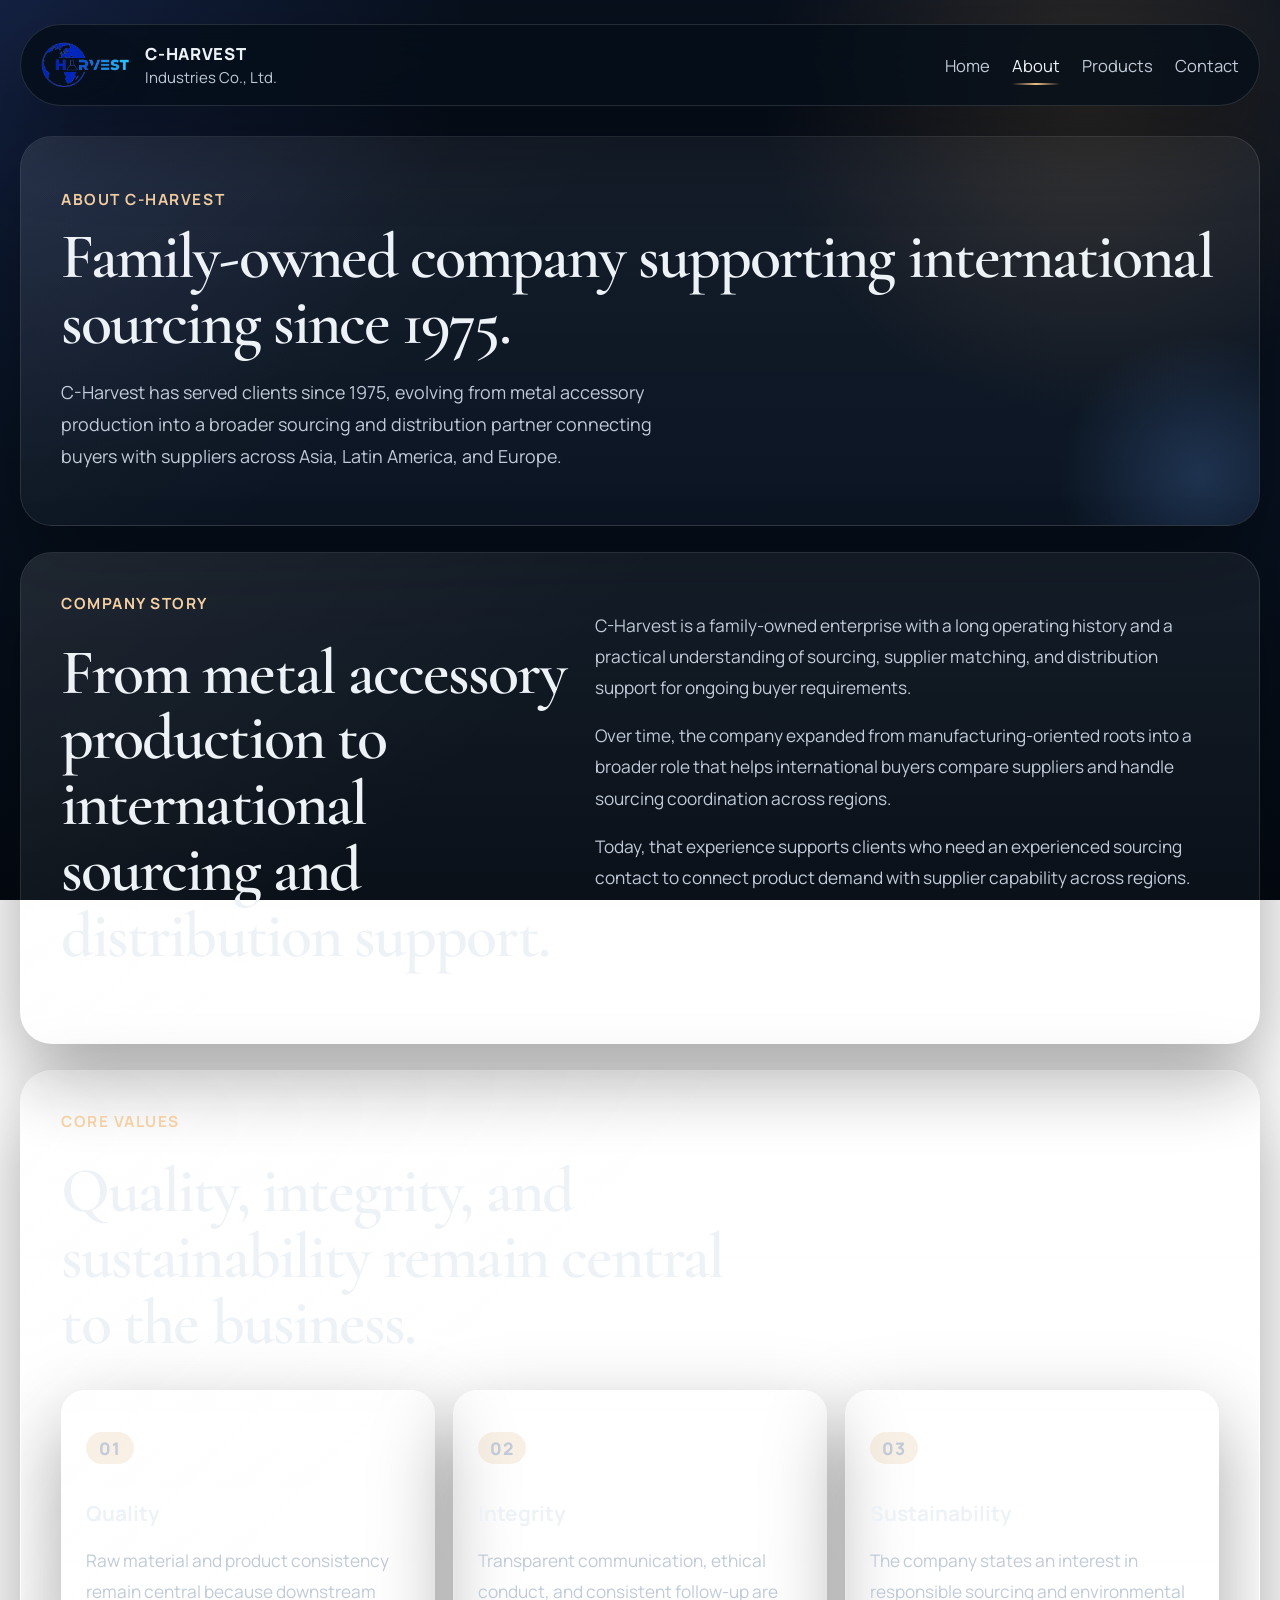
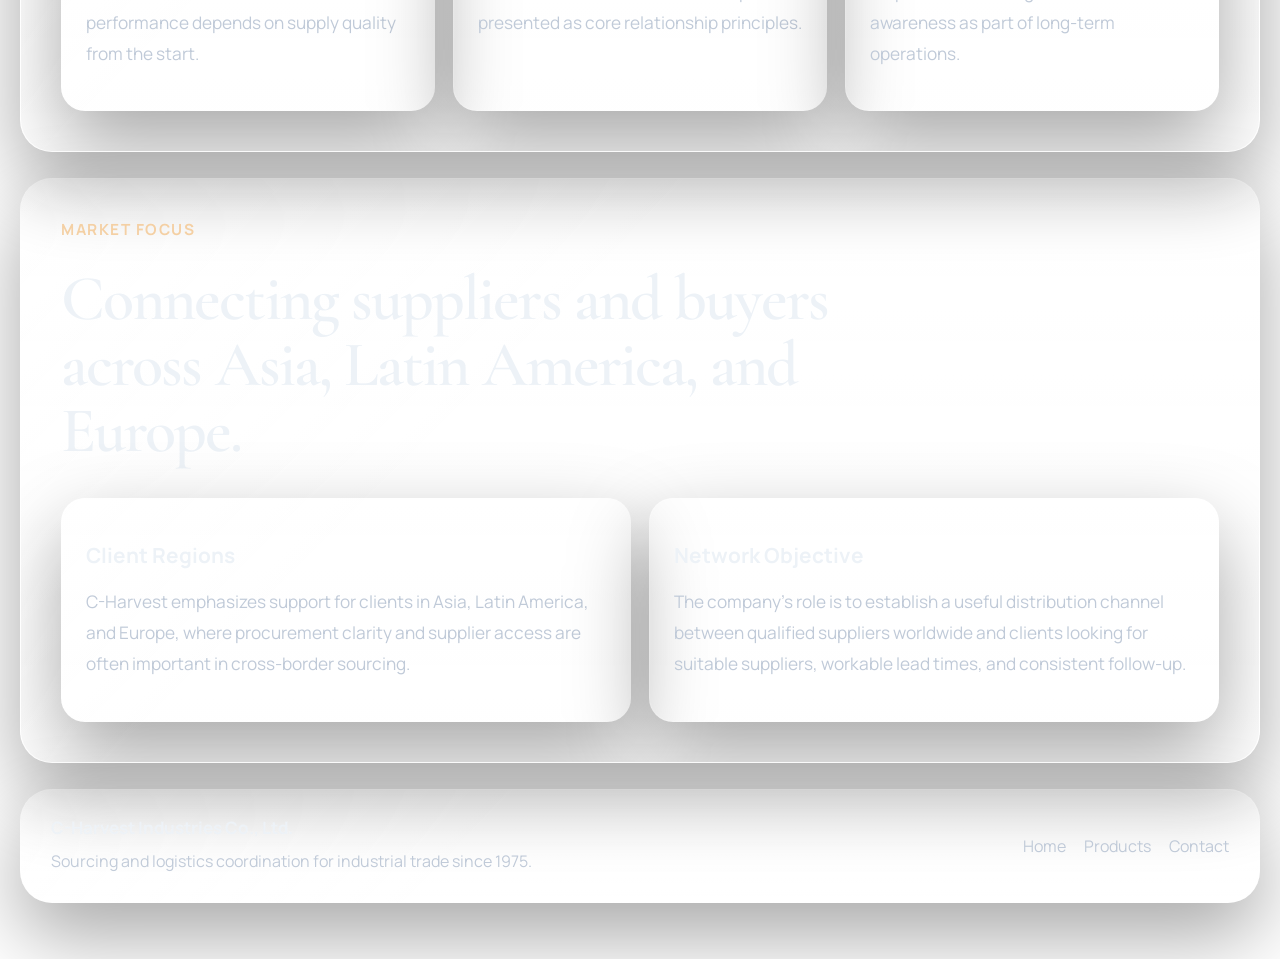
==== about.html @ 882218ca "Redesign C-Harvest static site" ====
<!DOCTYPE html>
<html lang="en">
  <head>
    <meta charset="UTF-8" />
    <meta name="viewport" content="width=device-width, initial-scale=1.0" />
    <title>About | C-Harvest Industries</title>
    <meta
      name="description"
      content="Learn about C-Harvest Industries, its family-owned background since 1975, and its commitment to quality, integrity, and sustainability."
    />
    <link rel="preconnect" href="https://fonts.googleapis.com" />
    <link rel="preconnect" href="https://fonts.gstatic.com" crossorigin />
    <link
      href="https://fonts.googleapis.com/css2?family=Cormorant+Garamond:wght@500;600;700&family=Manrope:wght@400;500;600;700;800&display=swap"
      rel="stylesheet"
    />
    <link rel="stylesheet" href="./styles.css" />
  </head>
  <body>
    <div class="page-shell">
      <header class="site-header">
        <a class="brand" href="./index.html" aria-label="C-Harvest home">
          <img class="brand-logo" src="./assets/images/c-harvest-logo.png" alt="C-Harvest logo" />
          <span class="brand-text">
            <strong>C-Harvest</strong>
            <span>Industries Co., Ltd.</span>
          </span>
        </a>
        <button
          class="nav-toggle"
          type="button"
          aria-expanded="false"
          aria-controls="site-nav"
          aria-label="Toggle navigation"
        >
          <span></span>
          <span></span>
        </button>
        <nav class="site-nav" id="site-nav" aria-label="Primary">
          <a href="./index.html">Home</a>
          <a href="./about.html" aria-current="page">About</a>
          <a href="./products.html">Products</a>
          <a href="./contact.html">Contact</a>
        </nav>
      </header>

      <main>
        <section class="page-hero">
          <p class="eyebrow">About C-Harvest</p>
          <h1>Family-owned company supporting international sourcing since 1975.</h1>
          <p class="page-hero-copy">
            C-Harvest has served clients since 1975, evolving from metal
            accessory production into a broader sourcing and distribution partner
            connecting buyers with suppliers across Asia, Latin America, and Europe.
          </p>
        </section>

        <section class="section split-section">
          <div class="section-heading">
            <p class="eyebrow">Company Story</p>
            <h2>From metal accessory production to international sourcing and distribution support.</h2>
          </div>
          <div class="narrative-stack">
            <p>
              C-Harvest is a family-owned enterprise with a long operating
              history and a practical understanding of sourcing, supplier
              matching, and distribution support for ongoing buyer requirements.
            </p>
            <p>
              Over time, the company expanded from manufacturing-oriented roots
              into a broader role that helps international buyers compare
              suppliers and handle sourcing coordination across regions.
            </p>
            <p>
              Today, that experience supports clients who need an experienced
              sourcing contact to connect product demand with supplier capability across regions.
            </p>
          </div>
        </section>

        <section class="section">
          <div class="section-heading narrow">
            <p class="eyebrow">Core Values</p>
            <h2>Quality, integrity, and sustainability remain central to the business.</h2>
          </div>
          <div class="card-grid three-up">
            <article class="detail-card">
              <p class="card-index">01</p>
              <h3>Quality</h3>
              <p>
                Raw material and product consistency remain central because
                downstream performance depends on supply quality from the start.
              </p>
            </article>
            <article class="detail-card">
              <p class="card-index">02</p>
              <h3>Integrity</h3>
              <p>
                Transparent communication, ethical conduct, and consistent
                follow-up are presented as core relationship principles.
              </p>
            </article>
            <article class="detail-card">
              <p class="card-index">03</p>
              <h3>Sustainability</h3>
              <p>
                The company states an interest in responsible sourcing and
                environmental awareness as part of long-term operations.
              </p>
            </article>
          </div>
        </section>

        <section class="section">
          <div class="section-heading">
            <p class="eyebrow">Market Focus</p>
            <h2>Connecting suppliers and buyers across Asia, Latin America, and Europe.</h2>
          </div>
          <div class="dual-panels">
            <article class="panel-box">
              <h3>Client Regions</h3>
              <p>
                C-Harvest emphasizes support for clients in Asia, Latin America,
                and Europe, where procurement clarity and supplier access are
                often important in cross-border sourcing.
              </p>
            </article>
            <article class="panel-box">
              <h3>Network Objective</h3>
              <p>
                The company's role is to establish a useful distribution channel
                between qualified suppliers worldwide and clients looking for
                suitable suppliers, workable lead times, and consistent follow-up.
              </p>
            </article>
          </div>
        </section>
      </main>

      <footer class="site-footer">
        <div>
          <strong>C-Harvest Industries Co., Ltd.</strong>
          <p>Sourcing and logistics coordination for industrial trade since 1975.</p>
        </div>
        <div class="footer-links">
          <a href="./index.html">Home</a>
          <a href="./products.html">Products</a>
          <a href="./contact.html">Contact</a>
        </div>
      </footer>
    </div>

    <script src="./site.js"></script>
  </body>
</html>
---- styles.css ----
:root {
  --bg: #07111f;
  --bg-deep: #040a12;
  --line: rgba(255, 255, 255, 0.12);
  --line-strong: rgba(255, 255, 255, 0.18);
  --text: #edf2f7;
  --muted: #c0cad8;
  --accent: #d8a25f;
  --accent-strong: #efbe83;
  --accent-soft: rgba(216, 162, 95, 0.16);
  --glow: rgba(104, 166, 255, 0.2);
  --panel: linear-gradient(180deg, rgba(255, 255, 255, 0.055), rgba(255, 255, 255, 0.02));
  --panel-alt: linear-gradient(180deg, rgba(15, 28, 49, 0.92), rgba(8, 16, 30, 0.88));
  --shadow: 0 32px 80px rgba(0, 0, 0, 0.35);
  --radius-xl: 32px;
  --radius-lg: 24px;
  --radius-md: 18px;
  --max-width: 1240px;
}

* {
  box-sizing: border-box;
}

html {
  scroll-behavior: smooth;
}

body {
  margin: 0;
  min-height: 100vh;
  font-family: "Manrope", sans-serif;
  font-size: 17px;
  color: var(--text);
  background:
    radial-gradient(circle at top left, rgba(80, 120, 255, 0.16), transparent 30%),
    radial-gradient(circle at 85% 10%, rgba(216, 162, 95, 0.18), transparent 24%),
    linear-gradient(180deg, #08101d 0%, #07111f 52%, var(--bg-deep) 100%);
  background-attachment: fixed;
}

body::before {
  content: "";
  position: fixed;
  inset: 0;
  pointer-events: none;
  background:
    linear-gradient(rgba(255, 255, 255, 0.04) 1px, transparent 1px),
    linear-gradient(90deg, rgba(255, 255, 255, 0.04) 1px, transparent 1px);
  background-size: 80px 80px;
  mask-image: linear-gradient(180deg, rgba(0, 0, 0, 0.55), transparent 88%);
  opacity: 0.28;
}

a {
  color: inherit;
  text-decoration: none;
}

img {
  display: block;
  max-width: 100%;
}

main {
  display: grid;
  gap: 26px;
}

.page-shell {
  width: min(calc(100% - 40px), var(--max-width));
  margin: 0 auto;
  padding: 24px 0 56px;
}

.site-header,
.section,
.hero-copy,
.hero-panel,
.page-hero,
.site-footer,
.detail-card,
.feature-item,
.timeline-card,
.product-card,
.panel-box,
.contact-card {
  border: 1px solid var(--line);
  background: var(--panel);
  box-shadow: var(--shadow);
}

.site-header {
  position: sticky;
  top: 18px;
  z-index: 20;
  display: flex;
  align-items: center;
  justify-content: space-between;
  gap: 24px;
  padding: 16px 20px;
  margin-bottom: 30px;
  border-radius: 999px;
  background: rgba(5, 13, 24, 0.78);
  backdrop-filter: blur(18px);
}

.brand {
  display: inline-flex;
  align-items: center;
  gap: 14px;
  min-width: 0;
}

.brand-logo {
  width: auto;
  height: 48px;
  object-fit: contain;
  filter: drop-shadow(0 10px 18px rgba(0, 0, 0, 0.2));
}

.brand-text {
  display: grid;
  gap: 2px;
}

.brand-text strong {
  font-size: 1.04rem;
  font-weight: 800;
  letter-spacing: 0.04em;
  text-transform: uppercase;
}

.brand-text span {
  color: var(--muted);
  font-size: 0.94rem;
}

.site-nav {
  display: inline-flex;
  flex-wrap: wrap;
  gap: 22px;
}

.site-nav a {
  position: relative;
  color: var(--muted);
  font-size: 1.04rem;
  transition: color 180ms ease, transform 180ms ease;
}

.site-nav a:hover,
.site-nav a:focus-visible,
.site-nav a[aria-current="page"] {
  color: var(--text);
}

.site-nav a[aria-current="page"]::after {
  content: "";
  position: absolute;
  left: 0;
  right: 0;
  bottom: -8px;
  height: 2px;
  border-radius: 999px;
  background: linear-gradient(90deg, transparent, var(--accent-strong), transparent);
}

.nav-toggle {
  display: none;
  align-items: center;
  justify-content: center;
  width: 48px;
  height: 48px;
  padding: 0;
  border: 1px solid var(--line);
  border-radius: 50%;
  background: rgba(255, 255, 255, 0.03);
  cursor: pointer;
}

.nav-toggle span {
  position: absolute;
  width: 18px;
  height: 2px;
  border-radius: 999px;
  background: var(--text);
  transition: transform 180ms ease;
}

.nav-toggle span:first-child {
  transform: translateY(-4px);
}

.nav-toggle span:last-child {
  transform: translateY(4px);
}

.eyebrow,
.panel-label {
  margin: 0 0 14px;
  color: #f4cea0;
  font-size: 0.96rem;
  font-weight: 700;
  letter-spacing: 0.1em;
  text-transform: uppercase;
}

.hero,
.split-section,
.contact-layout {
  display: grid;
  gap: 24px;
}

.hero {
  grid-template-columns: minmax(0, 1.16fr) minmax(320px, 0.84fr);
  align-items: stretch;
}

.hero-copy,
.hero-panel,
.page-hero,
.section,
.site-footer {
  position: relative;
  border-radius: var(--radius-xl);
  overflow: hidden;
}

.hero-copy,
.hero-panel,
.page-hero,
.section {
  padding: 40px;
}

.hero-copy::before,
.hero-panel::before,
.page-hero::before,
.section::before,
.site-footer::before {
  content: "";
  position: absolute;
  inset: 0;
  border-radius: inherit;
  pointer-events: none;
  background: linear-gradient(135deg, rgba(255, 255, 255, 0.05), transparent 38%);
}

.hero-copy::after,
.page-hero::after {
  content: "";
  position: absolute;
  right: -100px;
  bottom: -110px;
  width: 320px;
  height: 320px;
  border-radius: 50%;
  background: radial-gradient(circle, var(--glow), transparent 62%);
  pointer-events: none;
}

.hero-home .hero-copy h1,
.page-hero h1,
.section-heading h2,
.spotlight h2,
.product-card h2,
.contact-card h2 {
  margin: 0;
  font-family: "Cormorant Garamond", serif;
  font-weight: 600;
  line-height: 1.03;
}

.hero-home .hero-copy h1 {
  max-width: 10ch;
  font-size: clamp(3.6rem, 8.8vw, 6.8rem);
  letter-spacing: -0.05em;
}

.page-hero h1,
.section-heading h2,
.spotlight h2,
.product-card h2,
.contact-card h2 {
  font-size: clamp(2.7rem, 5vw, 4.4rem);
  letter-spacing: -0.03em;
}

.hero-text,
.page-hero-copy,
.section-copy,
.spotlight p,
.detail-card p,
.feature-item p,
.timeline-card p,
.panel-box p,
.contact-card p,
.site-footer p,
.product-card p,
.narrative-stack p {
  color: var(--muted);
  font-size: 1.08rem;
  line-height: 1.8;
}

.hero-text {
  max-width: 60ch;
  margin: 24px 0 34px;
  font-size: 1.14rem;
}

.page-hero {
  padding: 52px 40px;
}

.page-hero-copy {
  max-width: 58ch;
  margin: 20px 0 0;
  font-size: 1.12rem;
}

.hero-panel {
  display: grid;
  gap: 18px;
  background:
    var(--panel-alt),
    linear-gradient(140deg, transparent 30%, rgba(216, 162, 95, 0.09));
}

.spotlight {
  padding: 24px;
  border: 1px solid rgba(216, 162, 95, 0.18);
  border-radius: 26px;
  background: linear-gradient(180deg, rgba(216, 162, 95, 0.12), rgba(255, 255, 255, 0.02));
}

.hero-actions,
.cta-links {
  display: flex;
  flex-wrap: wrap;
  gap: 14px;
}

.hero-actions {
  margin-bottom: 38px;
}

.button {
  display: inline-flex;
  align-items: center;
  justify-content: center;
  min-height: 52px;
  padding: 0 22px;
  border-radius: 999px;
  font-size: 1rem;
  font-weight: 700;
  transition: transform 180ms ease, box-shadow 180ms ease;
}

.button:hover,
.button:focus-visible {
  transform: translateY(-2px);
}

.button-primary {
  background: linear-gradient(180deg, var(--accent-strong), #cf9450);
  color: #111827;
  box-shadow: 0 18px 38px rgba(207, 148, 80, 0.25);
}

.button-secondary {
  border: 1px solid var(--line);
  background: rgba(255, 255, 255, 0.03);
}

.hero-metrics,
.signal-grid,
.card-grid,
.feature-stack,
.timeline-grid,
.dual-panels,
.contact-layout {
  display: grid;
  gap: 18px;
}

.hero-metrics {
  grid-template-columns: repeat(3, minmax(0, 1fr));
}

.hero-metrics div,
.signal-card,
.detail-card,
.feature-item,
.timeline-card,
.product-card,
.panel-box,
.contact-card {
  padding: 24px;
  border-radius: 24px;
}

.hero-metrics div {
  border: 1px solid rgba(255, 255, 255, 0.08);
  background: rgba(255, 255, 255, 0.02);
}

.hero-metrics strong {
  display: block;
  margin-bottom: 8px;
  font-size: 1.5rem;
  font-weight: 800;
}

.hero-metrics span {
  color: var(--muted);
  font-size: 1.04rem;
  line-height: 1.7;
}

.signal-grid {
  grid-template-columns: repeat(2, minmax(0, 1fr));
}

.signal-card {
  min-height: 180px;
  border: 1px solid rgba(255, 255, 255, 0.08);
  background: rgba(255, 255, 255, 0.035);
}

.signal-card span,
.card-index,
.timeline-card span {
  display: inline-flex;
  align-items: center;
  justify-content: center;
  min-width: 48px;
  min-height: 32px;
  padding: 0 12px;
  border-radius: 999px;
  background: var(--accent-soft);
  color: #f4cea0;
  font-size: 0.92rem;
  font-weight: 800;
  letter-spacing: 0.06em;
  text-transform: uppercase;
}

.signal-card h3,
.detail-card h3,
.feature-item h3,
.timeline-card h3,
.panel-box h3 {
  margin: 18px 0 14px;
  font-size: 1.3rem;
}

.signal-card p {
  margin: 0;
  color: var(--muted);
  font-size: 1.04rem;
  line-height: 1.75;
}

.section-heading {
  display: grid;
  gap: 12px;
  max-width: 780px;
  margin-bottom: 34px;
}

.section-heading.narrow {
  max-width: 720px;
}

.split-section {
  grid-template-columns: minmax(0, 0.9fr) minmax(0, 1.1fr);
  align-items: start;
}

.feature-stack,
.narrative-stack {
  align-content: start;
}

.feature-item,
.detail-card,
.timeline-card,
.product-card,
.panel-box,
.contact-card {
  background: rgba(255, 255, 255, 0.03);
}

.card-grid.three-up {
  grid-template-columns: repeat(3, minmax(0, 1fr));
}

.timeline-grid {
  grid-template-columns: repeat(4, minmax(0, 1fr));
}

.dual-panels,
.contact-layout {
  grid-template-columns: repeat(2, minmax(0, 1fr));
}

.product-card {
  min-height: 100%;
}

.featured-metal {
  background:
    linear-gradient(180deg, rgba(110, 168, 255, 0.12), rgba(255, 255, 255, 0.025)),
    rgba(255, 255, 255, 0.03);
}

.featured-pharma {
  background:
    linear-gradient(180deg, rgba(216, 162, 95, 0.14), rgba(255, 255, 255, 0.025)),
    rgba(255, 255, 255, 0.03);
}

.featured-chemical {
  background:
    linear-gradient(180deg, rgba(130, 232, 198, 0.11), rgba(255, 255, 255, 0.025)),
    rgba(255, 255, 255, 0.03);
}

.bullet-list {
  margin: 18px 0 0;
  padding-left: 18px;
  color: var(--muted);
  font-size: 1.04rem;
  line-height: 1.8;
}

.bullet-list li + li {
  margin-top: 10px;
}

.cta-band {
  display: flex;
  align-items: center;
  justify-content: space-between;
  gap: 24px;
}

.cta-copy {
  max-width: 700px;
}

.contact-card h2 {
  margin-bottom: 14px;
  font-size: clamp(1.8rem, 4vw, 2.6rem);
}

.text-link {
  color: var(--accent-strong);
  font-weight: 700;
}

.muted-note {
  margin-top: 12px;
}

.site-footer {
  display: flex;
  align-items: center;
  justify-content: space-between;
  gap: 20px;
  margin-top: 26px;
  padding: 26px 30px;
}

.site-footer strong {
  display: block;
  margin-bottom: 8px;
}

.site-footer p {
  margin: 0;
  font-size: 1rem;
}

.footer-links {
  display: inline-flex;
  flex-wrap: wrap;
  gap: 18px;
  color: var(--muted);
  font-size: 1rem;
}

@media (max-width: 1120px) {
  .hero,
  .split-section,
  .card-grid.three-up,
  .timeline-grid,
  .dual-panels,
  .contact-layout {
    grid-template-columns: 1fr;
  }
}

@media (max-width: 820px) {
  .page-shell {
    width: min(calc(100% - 24px), var(--max-width));
    padding-top: 16px;
  }

  .site-header,
  .page-hero,
  .hero-copy,
  .hero-panel,
  .section,
  .site-footer {
    padding: 26px;
  }

  .site-header {
    position: static;
    align-items: center;
    flex-wrap: wrap;
    border-radius: 28px;
  }

  .nav-toggle {
    position: relative;
    display: inline-flex;
    margin-left: auto;
  }

  .site-nav {
    display: none;
    width: 100%;
    padding-top: 14px;
    border-top: 1px solid var(--line);
    flex-direction: column;
    gap: 14px;
  }

  .site-nav.is-open {
    display: flex;
  }

  .hero-home .hero-copy h1,
  .page-hero h1,
  .section-heading h2,
  .spotlight h2 {
    max-width: none;
    font-size: clamp(3.1rem, 12vw, 4.9rem);
  }

  .hero-metrics,
  .signal-grid {
    grid-template-columns: 1fr;
  }

  .button,
  .cta-links .button {
    width: 100%;
  }

  .cta-band,
  .site-footer {
    flex-direction: column;
    align-items: stretch;
  }
}
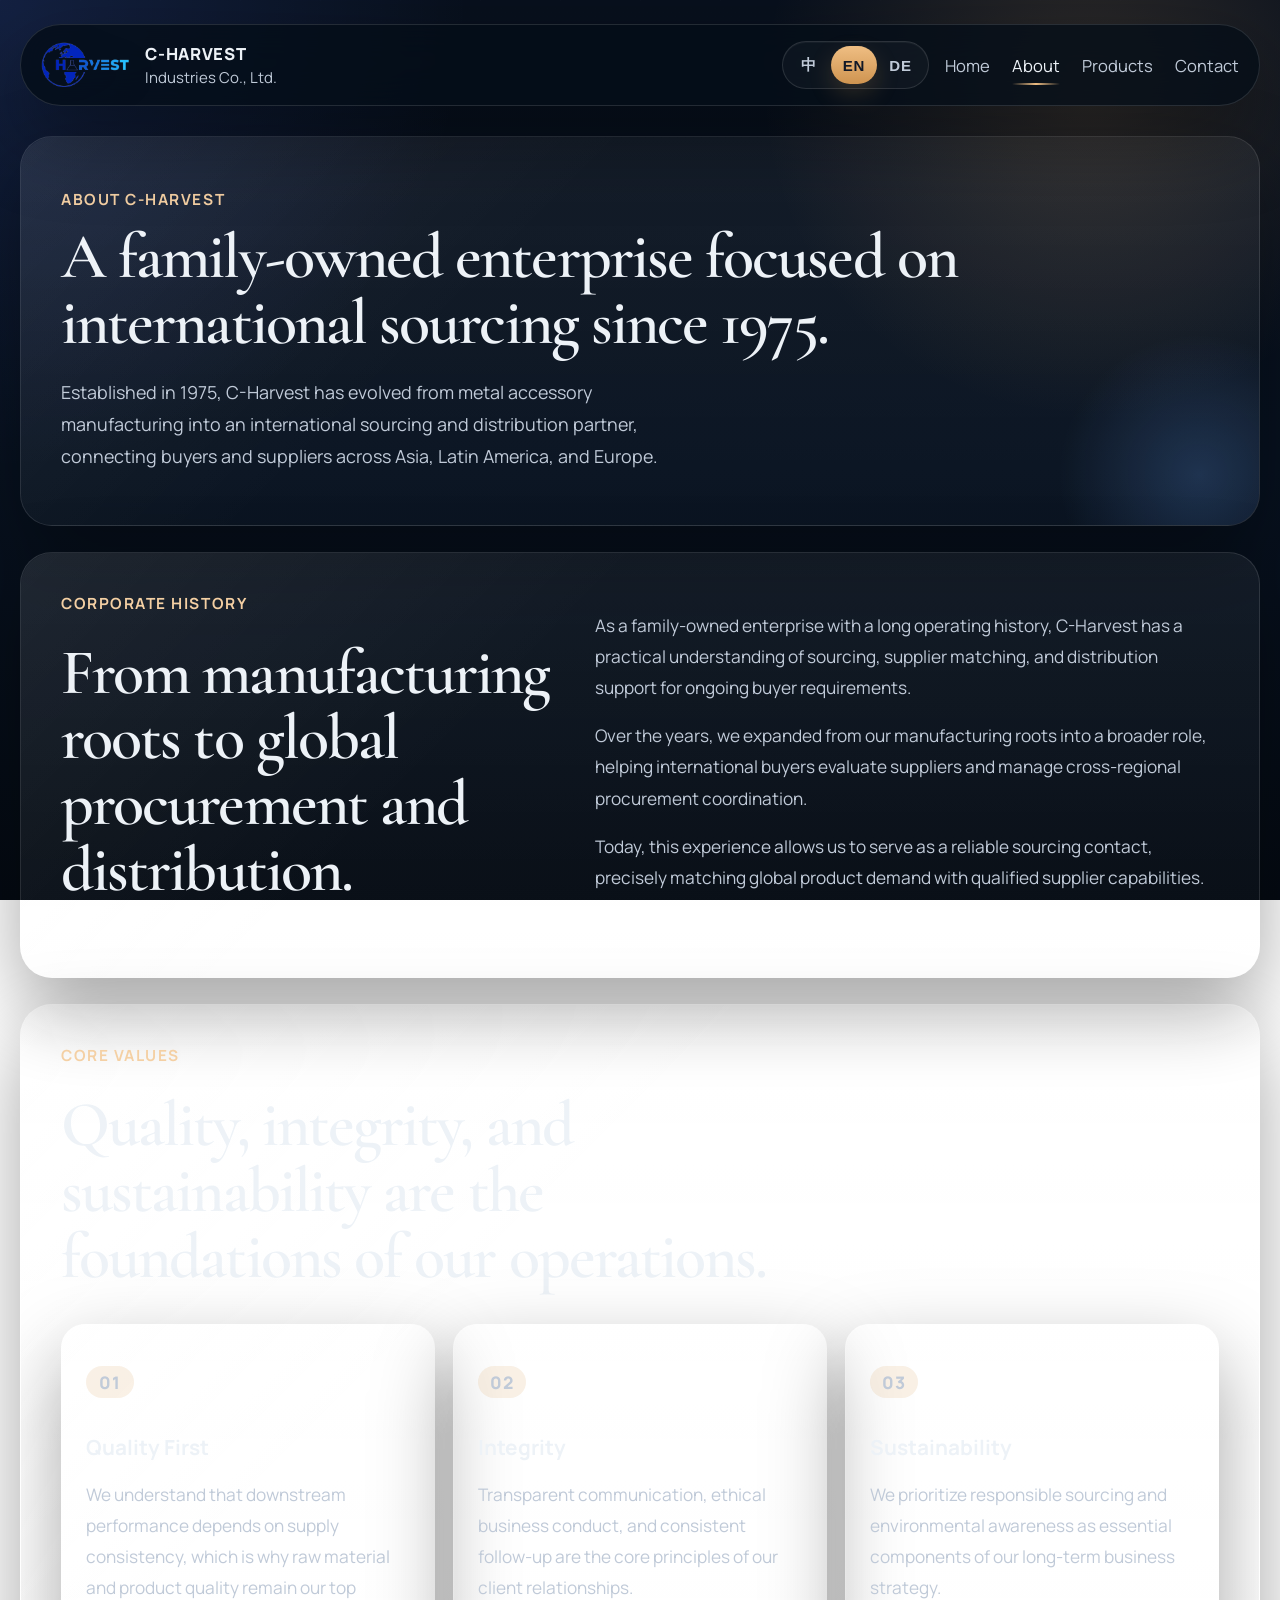
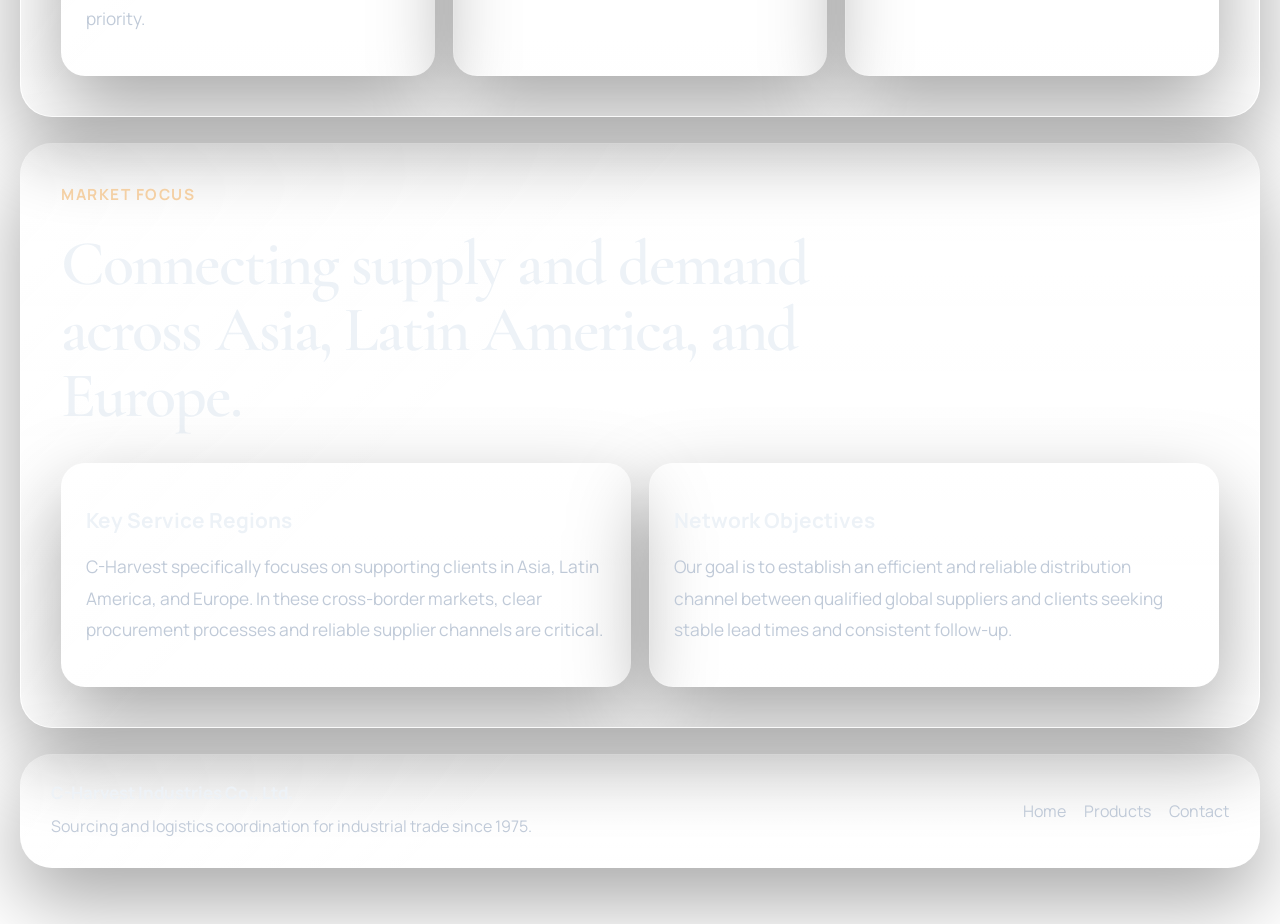
==== commit 772c397a: "feat: add multi-language support and refine B2B copy" ====
--- a/about.html
+++ b/about.html
@@ -3,10 +3,11 @@
   <head>
     <meta charset="UTF-8" />
     <meta name="viewport" content="width=device-width, initial-scale=1.0" />
-    <title>About | C-Harvest Industries</title>
+    <title data-i18n="meta.title">About | C-Harvest Industries</title>
     <meta
       name="description"
       content="Learn about C-Harvest Industries, its family-owned background since 1975, and its commitment to quality, integrity, and sustainability."
+      data-i18n-attr="content:meta.description"
     />
     <link rel="preconnect" href="https://fonts.googleapis.com" />
     <link rel="preconnect" href="https://fonts.gstatic.com" crossorigin />
@@ -16,96 +17,108 @@
     />
     <link rel="stylesheet" href="./styles.css" />
   </head>
-  <body>
+  <body data-page="about">
     <div class="page-shell">
       <header class="site-header">
-        <a class="brand" href="./index.html" aria-label="C-Harvest home">
+        <a
+          class="brand"
+          href="./index.html"
+          aria-label="C-Harvest home"
+          data-i18n-attr="aria-label:site.brandHomeLabel"
+        >
           <img class="brand-logo" src="./assets/images/c-harvest-logo.png" alt="C-Harvest logo" />
           <span class="brand-text">
             <strong>C-Harvest</strong>
             <span>Industries Co., Ltd.</span>
           </span>
         </a>
-        <button
-          class="nav-toggle"
-          type="button"
-          aria-expanded="false"
-          aria-controls="site-nav"
-          aria-label="Toggle navigation"
-        >
-          <span></span>
-          <span></span>
-        </button>
-        <nav class="site-nav" id="site-nav" aria-label="Primary">
-          <a href="./index.html">Home</a>
-          <a href="./about.html" aria-current="page">About</a>
-          <a href="./products.html">Products</a>
-          <a href="./contact.html">Contact</a>
-        </nav>
+        <div class="header-actions">
+          <div
+            class="language-switcher"
+            aria-label="Language switcher"
+            data-i18n-attr="aria-label:site.languageSwitcher"
+          >
+            <button class="lang-button" type="button" data-language="zh" aria-pressed="false">中</button>
+            <button class="lang-button" type="button" data-language="en" aria-pressed="false">EN</button>
+            <button class="lang-button" type="button" data-language="de" aria-pressed="false">DE</button>
+          </div>
+          <button
+            class="nav-toggle"
+            type="button"
+            aria-expanded="false"
+            aria-controls="site-nav"
+            aria-label="Toggle navigation"
+            data-i18n-attr="aria-label:site.navToggleLabel"
+          >
+            <span></span>
+            <span></span>
+          </button>
+          <nav
+            class="site-nav"
+            id="site-nav"
+            aria-label="Primary"
+            data-i18n-attr="aria-label:site.primaryNav"
+          >
+            <a href="./index.html" data-i18n="site.home">Home</a>
+            <a href="./about.html" aria-current="page" data-i18n="site.about">About</a>
+            <a href="./products.html" data-i18n="site.products">Products</a>
+            <a href="./contact.html" data-i18n="site.contact">Contact</a>
+          </nav>
+        </div>
       </header>
 
       <main>
         <section class="page-hero">
-          <p class="eyebrow">About C-Harvest</p>
-          <h1>Family-owned company supporting international sourcing since 1975.</h1>
-          <p class="page-hero-copy">
-            C-Harvest has served clients since 1975, evolving from metal
-            accessory production into a broader sourcing and distribution partner
-            connecting buyers with suppliers across Asia, Latin America, and Europe.
+          <p class="eyebrow" data-i18n="hero.eyebrow">About C-Harvest</p>
+          <h1 data-i18n="hero.title">Family-owned company supporting international sourcing since 1975.</h1>
+          <p class="page-hero-copy" data-i18n="hero.text">
+            C-Harvest has served clients since 1975, evolving from metal accessory production into a broader sourcing and distribution partner connecting buyers with suppliers across Asia, Latin America, and Europe.
           </p>
         </section>
 
         <section class="section split-section">
           <div class="section-heading">
-            <p class="eyebrow">Company Story</p>
-            <h2>From metal accessory production to international sourcing and distribution support.</h2>
+            <p class="eyebrow" data-i18n="story.eyebrow">Company Story</p>
+            <h2 data-i18n="story.title">From metal accessory production to international sourcing and distribution support.</h2>
           </div>
           <div class="narrative-stack">
-            <p>
-              C-Harvest is a family-owned enterprise with a long operating
-              history and a practical understanding of sourcing, supplier
-              matching, and distribution support for ongoing buyer requirements.
+            <p data-i18n="story.one">
+              C-Harvest is a family-owned enterprise with a long operating history and a practical understanding of sourcing, supplier matching, and distribution support for ongoing buyer requirements.
             </p>
-            <p>
-              Over time, the company expanded from manufacturing-oriented roots
-              into a broader role that helps international buyers compare
-              suppliers and handle sourcing coordination across regions.
+            <p data-i18n="story.two">
+              Over time, the company expanded from manufacturing-oriented roots into a broader role that helps international buyers compare suppliers and handle sourcing coordination across regions.
             </p>
-            <p>
-              Today, that experience supports clients who need an experienced
-              sourcing contact to connect product demand with supplier capability across regions.
+            <p data-i18n="story.three">
+              Today, that experience supports clients who need an experienced sourcing contact to connect product demand with supplier capability across regions.
             </p>
           </div>
         </section>
 
         <section class="section">
           <div class="section-heading narrow">
-            <p class="eyebrow">Core Values</p>
-            <h2>Quality, integrity, and sustainability remain central to the business.</h2>
+            <p class="eyebrow" data-i18n="values.eyebrow">Core Values</p>
+            <h2 data-i18n="values.title">Quality, integrity, and sustainability remain central to the business.</h2>
           </div>
           <div class="card-grid three-up">
             <article class="detail-card">
               <p class="card-index">01</p>
-              <h3>Quality</h3>
-              <p>
-                Raw material and product consistency remain central because
-                downstream performance depends on supply quality from the start.
+              <h3 data-i18n="values.one.title">Quality</h3>
+              <p data-i18n="values.one.text">
+                Raw material and product consistency remain central because downstream performance depends on supply quality from the start.
               </p>
             </article>
             <article class="detail-card">
               <p class="card-index">02</p>
-              <h3>Integrity</h3>
-              <p>
-                Transparent communication, ethical conduct, and consistent
-                follow-up are presented as core relationship principles.
+              <h3 data-i18n="values.two.title">Integrity</h3>
+              <p data-i18n="values.two.text">
+                Transparent communication, ethical conduct, and consistent follow-up are presented as core relationship principles.
               </p>
             </article>
             <article class="detail-card">
               <p class="card-index">03</p>
-              <h3>Sustainability</h3>
-              <p>
-                The company states an interest in responsible sourcing and
-                environmental awareness as part of long-term operations.
+              <h3 data-i18n="values.three.title">Sustainability</h3>
+              <p data-i18n="values.three.text">
+                The company states an interest in responsible sourcing and environmental awareness as part of long-term operations.
               </p>
             </article>
           </div>
@@ -113,24 +126,20 @@
 
         <section class="section">
           <div class="section-heading">
-            <p class="eyebrow">Market Focus</p>
-            <h2>Connecting suppliers and buyers across Asia, Latin America, and Europe.</h2>
+            <p class="eyebrow" data-i18n="market.eyebrow">Market Focus</p>
+            <h2 data-i18n="market.title">Connecting suppliers and buyers across Asia, Latin America, and Europe.</h2>
           </div>
           <div class="dual-panels">
             <article class="panel-box">
-              <h3>Client Regions</h3>
-              <p>
-                C-Harvest emphasizes support for clients in Asia, Latin America,
-                and Europe, where procurement clarity and supplier access are
-                often important in cross-border sourcing.
+              <h3 data-i18n="market.one.title">Client Regions</h3>
+              <p data-i18n="market.one.text">
+                C-Harvest emphasizes support for clients in Asia, Latin America, and Europe, where procurement clarity and supplier access are often important in cross-border sourcing.
               </p>
             </article>
             <article class="panel-box">
-              <h3>Network Objective</h3>
-              <p>
-                The company's role is to establish a useful distribution channel
-                between qualified suppliers worldwide and clients looking for
-                suitable suppliers, workable lead times, and consistent follow-up.
+              <h3 data-i18n="market.two.title">Network Objective</h3>
+              <p data-i18n="market.two.text">
+                The company's role is to establish a useful distribution channel between qualified suppliers worldwide and clients looking for suitable suppliers, workable lead times, and consistent follow-up.
               </p>
             </article>
           </div>
@@ -140,12 +149,12 @@
       <footer class="site-footer">
         <div>
           <strong>C-Harvest Industries Co., Ltd.</strong>
-          <p>Sourcing and logistics coordination for industrial trade since 1975.</p>
+          <p data-i18n="site.footerTagline">Sourcing and logistics coordination for industrial trade since 1975.</p>
         </div>
         <div class="footer-links">
-          <a href="./index.html">Home</a>
-          <a href="./products.html">Products</a>
-          <a href="./contact.html">Contact</a>
+          <a href="./index.html" data-i18n="site.home">Home</a>
+          <a href="./products.html" data-i18n="site.products">Products</a>
+          <a href="./contact.html" data-i18n="site.contact">Contact</a>
         </div>
       </footer>
     </div>
--- a/styles.css
+++ b/styles.css
@@ -112,6 +112,13 @@
   min-width: 0;
 }
 
+.header-actions {
+  display: flex;
+  align-items: center;
+  gap: 16px;
+  margin-left: auto;
+}
+
 .brand-logo {
   width: auto;
   height: 48px;
@@ -140,6 +147,46 @@
   display: inline-flex;
   flex-wrap: wrap;
   gap: 22px;
+}
+
+.language-switcher {
+  display: inline-flex;
+  align-items: center;
+  padding: 4px;
+  border: 1px solid var(--line);
+  border-radius: 999px;
+  background: rgba(255, 255, 255, 0.03);
+  box-shadow: inset 0 1px 0 rgba(255, 255, 255, 0.04);
+}
+
+.lang-button {
+  min-width: 44px;
+  min-height: 38px;
+  padding: 0 12px;
+  border: 0;
+  border-radius: 999px;
+  background: transparent;
+  color: var(--muted);
+  font-size: 0.94rem;
+  font-weight: 800;
+  letter-spacing: 0.06em;
+  cursor: pointer;
+  transition:
+    color 180ms ease,
+    background 180ms ease,
+    transform 180ms ease,
+    box-shadow 180ms ease;
+}
+
+.lang-button:hover,
+.lang-button:focus-visible {
+  color: var(--text);
+}
+
+.lang-button.is-active {
+  color: #111827;
+  background: linear-gradient(180deg, var(--accent-strong), #cf9450);
+  box-shadow: 0 10px 24px rgba(207, 148, 80, 0.2);
 }
 
 .site-nav a {
@@ -167,6 +214,7 @@
 }
 
 .nav-toggle {
+  position: relative;
   display: none;
   align-items: center;
   justify-content: center;
@@ -626,13 +674,26 @@
     border-radius: 28px;
   }
 
+  .header-actions {
+    width: 100%;
+    flex-wrap: wrap;
+    justify-content: space-between;
+    gap: 14px;
+    margin-left: 0;
+  }
+
+  .language-switcher {
+    order: 1;
+  }
+
   .nav-toggle {
-    position: relative;
+    order: 2;
     display: inline-flex;
     margin-left: auto;
   }
 
   .site-nav {
+    order: 3;
     display: none;
     width: 100%;
     padding-top: 14px;
